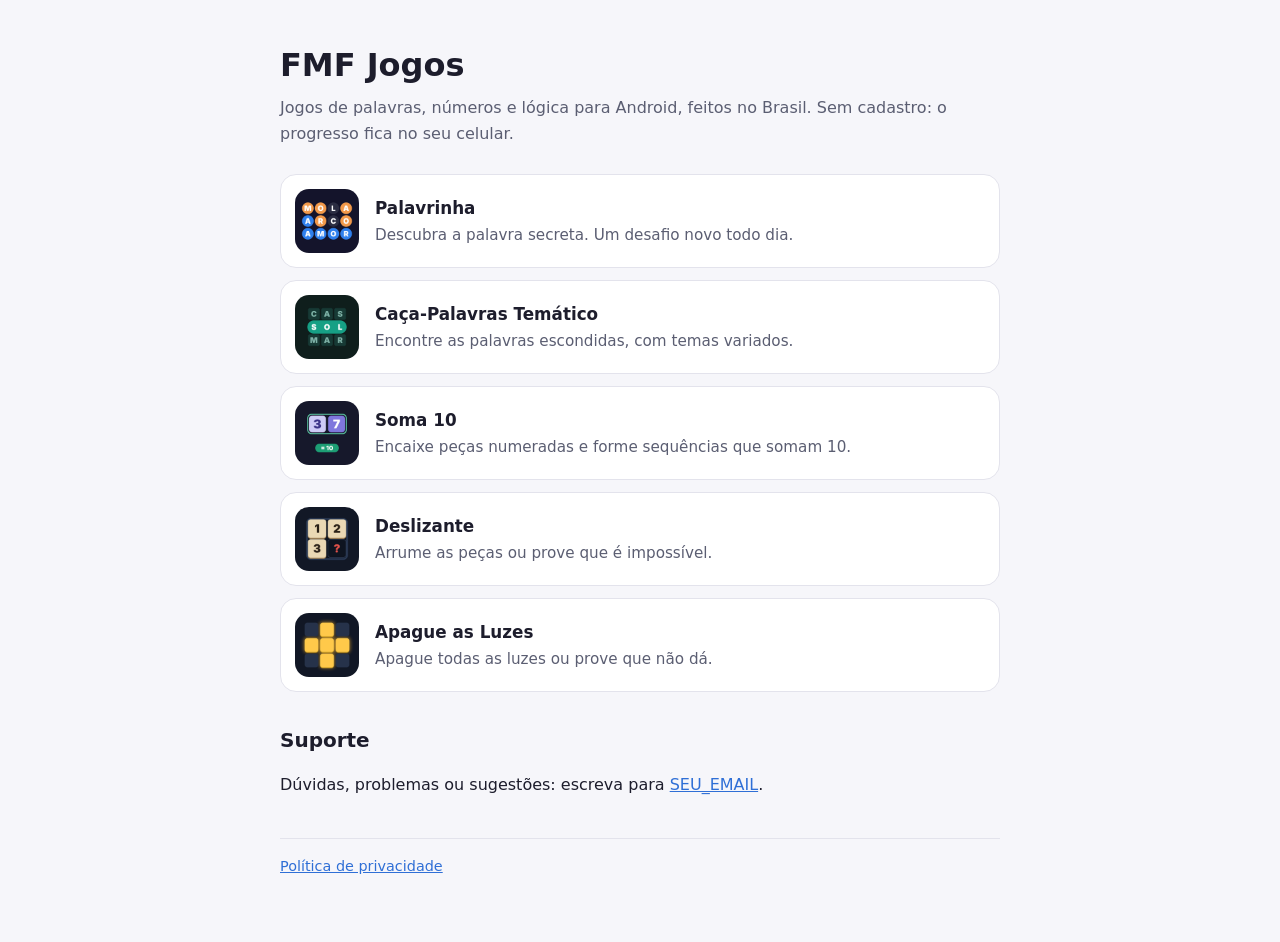
==== index.html @ 8549f30d "Add files via upload" ====
<!DOCTYPE html>
<html lang="pt-BR">
<head>
<meta charset="utf-8">
<meta name="viewport" content="width=device-width, initial-scale=1">
<title>FMF Jogos</title>
<meta name="description" content="Jogos de palavras, números e lógica para Android, feitos no Brasil.">
<link rel="stylesheet" href="estilo.css">
</head>
<body>
<main>
<h1>FMF Jogos</h1>
<p class="sub">Jogos de palavras, números e lógica para Android, feitos no Brasil. Sem cadastro: o progresso fica no seu celular.</p>

<ul class="jogos">
  <li class="jogo"><img src="img/palavrinha.png" alt=""><div><strong>Palavrinha</strong><span>Descubra a palavra secreta. Um desafio novo todo dia.</span></div></li>
  <li class="jogo"><img src="img/caca_palavras.png" alt=""><div><strong>Caça-Palavras Temático</strong><span>Encontre as palavras escondidas, com temas variados.</span></div></li>
  <li class="jogo"><img src="img/soma10.png" alt=""><div><strong>Soma 10</strong><span>Encaixe peças numeradas e forme sequências que somam 10.</span></div></li>
  <li class="jogo"><img src="img/deslizante.png" alt=""><div><strong>Deslizante</strong><span>Arrume as peças ou prove que é impossível.</span></div></li>
  <li class="jogo"><img src="img/apague_luzes.png" alt=""><div><strong>Apague as Luzes</strong><span>Apague todas as luzes ou prove que não dá.</span></div></li>
</ul>

<h2>Suporte</h2>
<p>Dúvidas, problemas ou sugestões: escreva para <a href="mailto:SEU_EMAIL">SEU_EMAIL</a>.</p>

<footer><a href="privacidade.html">Política de privacidade</a></footer>
</main>
</body>
</html>
---- estilo.css ----
:root{--fundo:#f6f6fa;--cartao:#fff;--texto:#1d1d2c;--suave:#5b5e72;--borda:#e3e3ec;--link:#2f6fd6}
@media (prefers-color-scheme:dark){:root{--fundo:#14142b;--cartao:#1d1f38;--texto:#ececf4;--suave:#a6a9c2;--borda:#2e3152;--link:#7fb0ff}}
*{box-sizing:border-box}
body{margin:0;font-family:system-ui,-apple-system,"Segoe UI",Roboto,sans-serif;background:var(--fundo);color:var(--texto);line-height:1.6}
main{max-width:760px;margin:0 auto;padding:40px 20px 64px}
h1{font-size:2rem;margin:0 0 4px}
h2{font-size:1.25rem;margin:32px 0 8px}
p,li{color:var(--texto)}
.sub{color:var(--suave);margin:0 0 28px}
a{color:var(--link)}
.jogos{display:grid;gap:12px;padding:0;margin:0;list-style:none}
.jogo{display:flex;gap:16px;align-items:center;background:var(--cartao);border:1px solid var(--borda);border-radius:16px;padding:14px}
.jogo img{width:64px;height:64px;border-radius:14px;flex:none}
.jogo strong{display:block;font-size:1.05rem}
.jogo span{color:var(--suave);font-size:.95rem}
footer{margin-top:40px;padding-top:16px;border-top:1px solid var(--borda);color:var(--suave);font-size:.9rem}
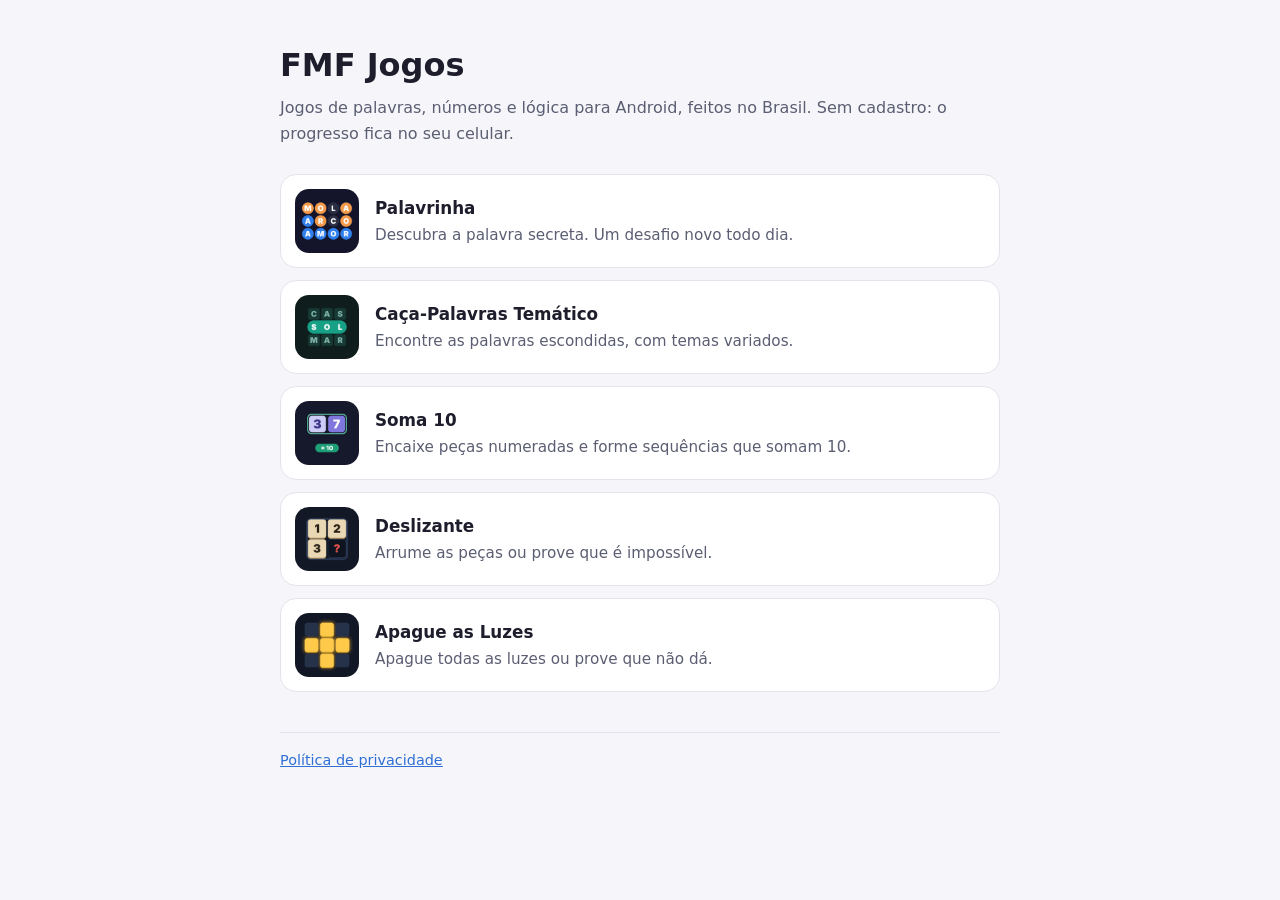
==== commit 6435b69a: "Update index.html" ====
--- a/index.html
+++ b/index.html
@@ -20,9 +20,6 @@
   <li class="jogo"><img src="img/apague_luzes.png" alt=""><div><strong>Apague as Luzes</strong><span>Apague todas as luzes ou prove que não dá.</span></div></li>
 </ul>
 
-<h2>Suporte</h2>
-<p>Dúvidas, problemas ou sugestões: escreva para <a href="mailto:SEU_EMAIL">SEU_EMAIL</a>.</p>
-
 <footer><a href="privacidade.html">Política de privacidade</a></footer>
 </main>
 </body>
